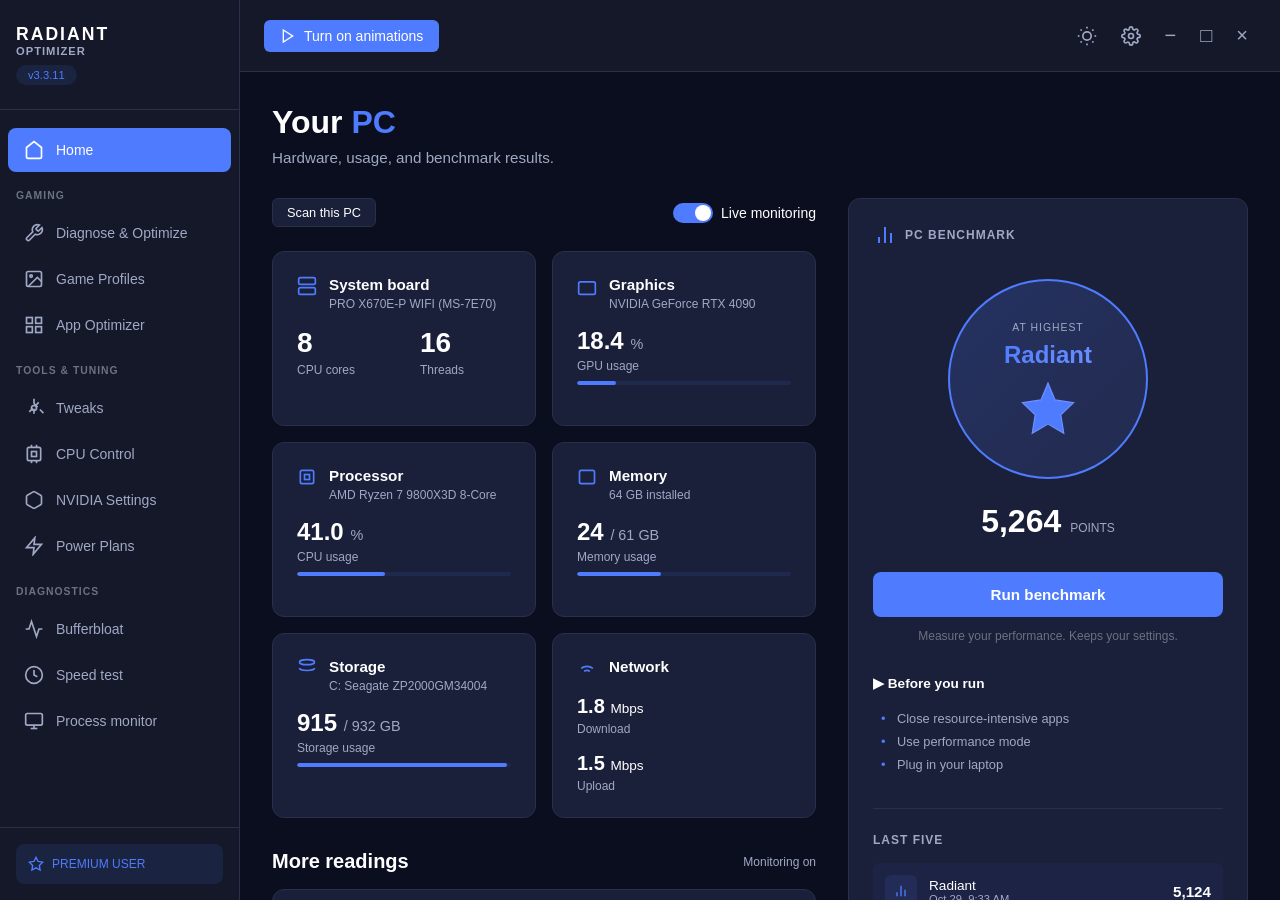
==== index.html @ 83272f7c "version 1.0" ====
<!DOCTYPE html>
<html lang="en">
<head>
    <meta charset="UTF-8">
    <meta name="viewport" content="width=device-width, initial-scale=1.0">
    <title>Radiant Optimizer - PC Performance & Tweaks</title>
    <link rel="stylesheet" href="styles.css">
</head>
<body>
    <div class="app-container">
        <!-- Sidebar Navigation -->
        <aside class="sidebar">
            <div class="logo">
                <h1>RADIANT<span>OPTIMIZER</span></h1>
                <div class="version">v3.3.11</div>
            </div>

            <nav class="nav-menu">
                <div class="nav-section">
                    <div class="nav-item active" data-page="home">
                        <svg width="20" height="20" viewBox="0 0 24 24" fill="none" stroke="currentColor" stroke-width="2">
                            <path d="M3 9l9-7 9 7v11a2 2 0 0 1-2 2H5a2 2 0 0 1-2-2z"></path>
                        </svg>
                        <span>Home</span>
                    </div>
                </div>

                <div class="nav-section-title">GAMING</div>
                <div class="nav-item" data-page="optimize">
                    <svg width="20" height="20" viewBox="0 0 24 24" fill="none" stroke="currentColor" stroke-width="2">
                        <path d="M14.7 6.3a1 1 0 0 0 0 1.4l1.6 1.6a1 1 0 0 0 1.4 0l3.77-3.77a6 6 0 0 1-7.94 7.94l-6.91 6.91a2.12 2.12 0 0 1-3-3l6.91-6.91a6 6 0 0 1 7.94-7.94l-3.76 3.76z"></path>
                    </svg>
                    <span>Diagnose & Optimize</span>
                </div>
                <div class="nav-item" data-page="profiles">
                    <svg width="20" height="20" viewBox="0 0 24 24" fill="none" stroke="currentColor" stroke-width="2">
                        <rect x="3" y="3" width="18" height="18" rx="2" ry="2"></rect>
                        <circle cx="8.5" cy="8.5" r="1.5"></circle>
                        <polyline points="21 15 16 10 5 21"></polyline>
                    </svg>
                    <span>Game Profiles</span>
                </div>
                <div class="nav-item" data-page="app-optimizer">
                    <svg width="20" height="20" viewBox="0 0 24 24" fill="none" stroke="currentColor" stroke-width="2">
                        <rect x="3" y="3" width="7" height="7"></rect>
                        <rect x="14" y="3" width="7" height="7"></rect>
                        <rect x="14" y="14" width="7" height="7"></rect>
                        <rect x="3" y="14" width="7" height="7"></rect>
                    </svg>
                    <span>App Optimizer</span>
                </div>

                <div class="nav-section-title">TOOLS & TUNING</div>
                <div class="nav-item" data-page="tweaks">
                    <svg width="20" height="20" viewBox="0 0 24 24" fill="none" stroke="currentColor" stroke-width="2">
                        <circle cx="12" cy="12" r="3"></circle>
                        <path d="M12 1v6m0 6v6m5.657-13.657l-4.243 4.243m-2.828 2.828l-4.243 4.243m16.97 1.414l-4.242-4.243m-2.829-2.828l-4.242-4.243"></path>
                    </svg>
                    <span>Tweaks</span>
                </div>
                <div class="nav-item" data-page="cpu-control">
                    <svg width="20" height="20" viewBox="0 0 24 24" fill="none" stroke="currentColor" stroke-width="2">
                        <rect x="4" y="4" width="16" height="16" rx="2" ry="2"></rect>
                        <rect x="9" y="9" width="6" height="6"></rect>
                        <line x1="9" y1="1" x2="9" y2="4"></line>
                        <line x1="15" y1="1" x2="15" y2="4"></line>
                        <line x1="9" y1="20" x2="9" y2="23"></line>
                        <line x1="15" y1="20" x2="15" y2="23"></line>
                    </svg>
                    <span>CPU Control</span>
                </div>
                <div class="nav-item" data-page="nvidia-settings">
                    <svg width="20" height="20" viewBox="0 0 24 24" fill="none" stroke="currentColor" stroke-width="2">
                        <path d="M21 16V8a2 2 0 0 0-1-1.73l-7-4a2 2 0 0 0-2 0l-7 4A2 2 0 0 0 3 8v8a2 2 0 0 0 1 1.73l7 4a2 2 0 0 0 2 0l7-4A2 2 0 0 0 21 16z"></path>
                    </svg>
                    <span>NVIDIA Settings</span>
                </div>
                <div class="nav-item" data-page="power-plans">
                    <svg width="20" height="20" viewBox="0 0 24 24" fill="none" stroke="currentColor" stroke-width="2">
                        <polygon points="13 2 3 14 12 14 11 22 21 10 12 10 13 2"></polygon>
                    </svg>
                    <span>Power Plans</span>
                </div>

                <div class="nav-section-title">DIAGNOSTICS</div>
                <div class="nav-item" data-page="bufferboat">
                    <svg width="20" height="20" viewBox="0 0 24 24" fill="none" stroke="currentColor" stroke-width="2">
                        <polyline points="22 12 18 12 15 21 9 3 6 12 2 12"></polyline>
                    </svg>
                    <span>Bufferbloat</span>
                </div>
                <div class="nav-item" data-page="speed-test">
                    <svg width="20" height="20" viewBox="0 0 24 24" fill="none" stroke="currentColor" stroke-width="2">
                        <circle cx="12" cy="12" r="10"></circle>
                        <polyline points="12 6 12 12 16 14"></polyline>
                    </svg>
                    <span>Speed test</span>
                </div>
                <div class="nav-item" data-page="process-monitor">
                    <svg width="20" height="20" viewBox="0 0 24 24" fill="none" stroke="currentColor" stroke-width="2">
                        <rect x="2" y="3" width="20" height="14" rx="2" ry="2"></rect>
                        <line x1="8" y1="21" x2="16" y2="21"></line>
                        <line x1="12" y1="17" x2="12" y2="21"></line>
                    </svg>
                    <span>Process monitor</span>
                </div>
            </nav>

            <div class="sidebar-footer">
                <div class="premium-badge">
                    <svg width="16" height="16" viewBox="0 0 24 24" fill="none" stroke="currentColor" stroke-width="2">
                        <polygon points="12 2 15.09 8.26 22 9.27 17 14.14 18.18 21.02 12 17.77 5.82 21.02 7 14.14 2 9.27 8.91 8.26 12 2"></polygon>
                    </svg>
                    <span>PREMIUM USER</span>
                </div>
            </div>
        </aside>

        <!-- Main Content -->
        <main class="main-content">
            <header class="top-bar">
                <div class="top-bar-left">
                    <button class="btn-primary btn-with-icon">
                        <svg width="16" height="16" viewBox="0 0 24 24" fill="none" stroke="currentColor" stroke-width="2">
                            <polygon points="5 3 19 12 5 21 5 3"></polygon>
                        </svg>
                        <span>Turn on animations</span>
                    </button>
                </div>
                <div class="top-bar-right">
                    <button class="icon-btn" title="Theme">
                        <svg width="20" height="20" viewBox="0 0 24 24" fill="none" stroke="currentColor" stroke-width="2">
                            <circle cx="12" cy="12" r="5"></circle>
                            <line x1="12" y1="1" x2="12" y2="3"></line>
                            <line x1="12" y1="21" x2="12" y2="23"></line>
                            <line x1="4.22" y1="4.22" x2="5.64" y2="5.64"></line>
                            <line x1="18.36" y1="18.36" x2="19.78" y2="19.78"></line>
                            <line x1="1" y1="12" x2="3" y2="12"></line>
                            <line x1="21" y1="12" x2="23" y2="12"></line>
                            <line x1="4.22" y1="19.78" x2="5.64" y2="18.36"></line>
                            <line x1="18.36" y1="5.64" x2="19.78" y2="4.22"></line>
                        </svg>
                    </button>
                    <button class="icon-btn" title="Settings">
                        <svg width="20" height="20" viewBox="0 0 24 24" fill="none" stroke="currentColor" stroke-width="2">
                            <circle cx="12" cy="12" r="3"></circle>
                            <path d="M19.4 15a1.65 1.65 0 0 0 .33 1.82l.06.06a2 2 0 0 1 0 2.83 2 2 0 0 1-2.83 0l-.06-.06a1.65 1.65 0 0 0-1.82-.33 1.65 1.65 0 0 0-1 1.51V21a2 2 0 0 1-2 2 2 2 0 0 1-2-2v-.09A1.65 1.65 0 0 0 9 19.4a1.65 1.65 0 0 0-1.82.33l-.06.06a2 2 0 0 1-2.83 0 2 2 0 0 1 0-2.83l.06-.06a1.65 1.65 0 0 0 .33-1.82 1.65 1.65 0 0 0-1.51-1H3a2 2 0 0 1-2-2 2 2 0 0 1 2-2h.09A1.65 1.65 0 0 0 4.6 9a1.65 1.65 0 0 0-.33-1.82l-.06-.06a2 2 0 0 1 0-2.83 2 2 0 0 1 2.83 0l.06.06a1.65 1.65 0 0 0 1.82.33H9a1.65 1.65 0 0 0 1-1.51V3a2 2 0 0 1 2-2 2 2 0 0 1 2 2v.09a1.65 1.65 0 0 0 1 1.51 1.65 1.65 0 0 0 1.82-.33l.06-.06a2 2 0 0 1 2.83 0 2 2 0 0 1 0 2.83l-.06.06a1.65 1.65 0 0 0-.33 1.82V9a1.65 1.65 0 0 0 1.51 1H21a2 2 0 0 1 2 2 2 2 0 0 1-2 2h-.09a1.65 1.65 0 0 0-1.51 1z"></path>
                        </svg>
                    </button>
                    <button class="icon-btn window-btn">−</button>
                    <button class="icon-btn window-btn">□</button>
                    <button class="icon-btn window-btn">×</button>
                </div>
            </header>

            <div class="content-wrapper" id="content">
                <!-- Content will be loaded here dynamically -->
            </div>
        </main>
    </div>

    <script src="script.js"></script>
</body>
</html>
---- styles.css ----
* {
    margin: 0;
    padding: 0;
    box-sizing: border-box;
}

:root {
    --primary-bg: #0a0e1f;
    --secondary-bg: #141829;
    --card-bg: #1a1f3a;
    --accent-blue: #4F7CFF;
    --accent-light: #6B8FFF;
    --text-primary: #ffffff;
    --text-secondary: #a0a8c5;
    --text-muted: #6b7280;
    --border-color: #2a2f4a;
    --success: #10b981;
    --warning: #f59e0b;
}

body {
    font-family: -apple-system, BlinkMacSystemFont, 'Segoe UI', Roboto, 'Helvetica Neue', Arial, sans-serif;
    background: var(--primary-bg);
    color: var(--text-primary);
    overflow: hidden;
}

.app-container {
    display: flex;
    height: 100vh;
    width: 100vw;
}

/* Sidebar */
.sidebar {
    width: 240px;
    background: var(--secondary-bg);
    border-right: 1px solid var(--border-color);
    display: flex;
    flex-direction: column;
    overflow-y: auto;
    scrollbar-width: thin;
    scrollbar-color: var(--accent-blue) transparent;
}

.sidebar::-webkit-scrollbar {
    width: 6px;
}

.sidebar::-webkit-scrollbar-thumb {
    background: var(--accent-blue);
    border-radius: 3px;
}

.logo {
    padding: 1.5rem 1rem;
    border-bottom: 1px solid var(--border-color);
}

.logo h1 {
    font-size: 1.1rem;
    font-weight: 600;
    letter-spacing: 2px;
    color: var(--text-primary);
}

.logo span {
    display: block;
    font-size: 0.7rem;
    color: var(--text-secondary);
    letter-spacing: 1px;
}

.version {
    margin-top: 0.5rem;
    padding: 0.25rem 0.75rem;
    background: rgba(79, 124, 255, 0.1);
    color: var(--accent-blue);
    font-size: 0.7rem;
    border-radius: 12px;
    display: inline-block;
}

.nav-menu {
    flex: 1;
    padding: 1rem 0;
}

.nav-section-title {
    font-size: 0.65rem;
    color: var(--text-muted);
    padding: 1rem 1rem 0.5rem;
    letter-spacing: 1px;
    font-weight: 600;
}

.nav-item {
    display: flex;
    align-items: center;
    gap: 0.75rem;
    padding: 0.75rem 1rem;
    margin: 0.125rem 0.5rem;
    border-radius: 8px;
    cursor: pointer;
    transition: all 0.2s;
    color: var(--text-secondary);
    font-size: 0.875rem;
}

.nav-item:hover {
    background: rgba(79, 124, 255, 0.1);
    color: var(--text-primary);
}

.nav-item.active {
    background: var(--accent-blue);
    color: white;
}

.nav-item svg {
    flex-shrink: 0;
}

.sidebar-footer {
    padding: 1rem;
    border-top: 1px solid var(--border-color);
}

.premium-badge {
    display: flex;
    align-items: center;
    gap: 0.5rem;
    padding: 0.75rem;
    background: rgba(79, 124, 255, 0.1);
    border-radius: 8px;
    font-size: 0.75rem;
    color: var(--accent-blue);
}

/* Main Content */
.main-content {
    flex: 1;
    display: flex;
    flex-direction: column;
    overflow: hidden;
}

.top-bar {
    display: flex;
    justify-content: space-between;
    align-items: center;
    padding: 1rem 1.5rem;
    border-bottom: 1px solid var(--border-color);
    background: var(--secondary-bg);
}

.top-bar-left,
.top-bar-right {
    display: flex;
    gap: 0.5rem;
    align-items: center;
}

.btn-primary {
    background: var(--accent-blue);
    color: white;
    border: none;
    padding: 0.5rem 1rem;
    border-radius: 6px;
    font-size: 0.875rem;
    cursor: pointer;
    transition: all 0.2s;
    font-weight: 500;
}

.btn-primary:hover {
    background: var(--accent-light);
}

.btn-with-icon {
    display: flex;
    align-items: center;
    gap: 0.5rem;
}

.icon-btn {
    background: transparent;
    border: none;
    color: var(--text-secondary);
    cursor: pointer;
    padding: 0.5rem;
    border-radius: 6px;
    display: flex;
    align-items: center;
    gap: 0.5rem;
    transition: all 0.2s;
    font-size: 0.875rem;
}

.icon-btn:hover {
    background: rgba(79, 124, 255, 0.1);
    color: var(--text-primary);
}

.window-btn {
    font-size: 1.25rem;
}

.content-wrapper {
    flex: 1;
    overflow-y: auto;
    padding: 2rem;
}

.page-header {
    margin-bottom: 2rem;
}

.page-header h2 {
    font-size: 2rem;
    font-weight: 600;
    margin-bottom: 0.5rem;
}

.highlight {
    color: var(--accent-blue);
}

.subtitle {
    color: var(--text-secondary);
    font-size: 0.95rem;
}

/* Home Page Content */
.content-grid {
    display: grid;
    grid-template-columns: 1fr 400px;
    gap: 2rem;
}

.monitoring-controls {
    display: flex;
    justify-content: space-between;
    align-items: center;
    margin-bottom: 1.5rem;
}

.btn-secondary {
    background: var(--card-bg);
    color: var(--text-primary);
    border: 1px solid var(--border-color);
    padding: 0.5rem 1rem;
    border-radius: 6px;
    font-size: 0.875rem;
    cursor: pointer;
    transition: all 0.2s;
}

.btn-secondary:hover {
    border-color: var(--accent-blue);
    background: rgba(79, 124, 255, 0.05);
}

.btn-sm {
    padding: 0.375rem 0.875rem;
    font-size: 0.8rem;
}

.switch-label {
    display: flex;
    align-items: center;
    gap: 0.5rem;
    cursor: pointer;
    font-size: 0.875rem;
}

.switch-label input {
    display: none;
}

.switch {
    width: 40px;
    height: 20px;
    background: var(--border-color);
    border-radius: 10px;
    position: relative;
    transition: all 0.3s;
}

.switch::after {
    content: '';
    position: absolute;
    width: 16px;
    height: 16px;
    background: white;
    border-radius: 50%;
    top: 2px;
    left: 2px;
    transition: all 0.3s;
}

.switch-label input:checked + .switch {
    background: var(--accent-blue);
}

.switch-label input:checked + .switch::after {
    left: 22px;
}

/* Info Grid */
.info-grid {
    display: grid;
    grid-template-columns: repeat(2, 1fr);
    gap: 1rem;
    margin-bottom: 2rem;
}

.info-card {
    background: var(--card-bg);
    border: 1px solid var(--border-color);
    border-radius: 12px;
    padding: 1.5rem;
    transition: all 0.3s;
}

.info-card:hover {
    border-color: var(--accent-blue);
    box-shadow: 0 4px 20px rgba(79, 124, 255, 0.1);
}

.card-header {
    display: flex;
    gap: 0.75rem;
    margin-bottom: 1rem;
}

.card-header svg {
    flex-shrink: 0;
    color: var(--accent-blue);
}

.card-header h3 {
    font-size: 0.95rem;
    font-weight: 600;
    margin-bottom: 0.25rem;
}

.card-subtitle {
    font-size: 0.75rem;
    color: var(--text-secondary);
}

.card-stats {
    display: flex;
    gap: 2rem;
    margin-bottom: 1rem;
}

.stat-item {
    flex: 1;
}

.stat-value {
    font-size: 1.75rem;
    font-weight: 600;
    color: var(--text-primary);
}

.stat-label {
    font-size: 0.75rem;
    color: var(--text-secondary);
    margin-top: 0.25rem;
}

.usage-stat {
    margin-bottom: 1rem;
}

.usage-value {
    font-size: 1.5rem;
    font-weight: 600;
}

.usage-unit {
    font-size: 0.9rem;
    font-weight: 400;
    color: var(--text-secondary);
}

.usage-label {
    font-size: 0.75rem;
    color: var(--text-secondary);
    margin-top: 0.25rem;
    margin-bottom: 0.5rem;
}

.progress-bar {
    height: 4px;
    background: rgba(79, 124, 255, 0.1);
    border-radius: 2px;
    overflow: hidden;
}

.progress-fill {
    height: 100%;
    background: var(--accent-blue);
    border-radius: 2px;
    transition: width 0.3s;
}

.card-image {
    margin-top: 1rem;
    opacity: 0.8;
}

.card-image svg {
    width: 100%;
    height: auto;
}

.network-stats {
    display: flex;
    flex-direction: column;
    gap: 1rem;
}

.network-value {
    font-size: 1.25rem;
    font-weight: 600;
}

.network-unit {
    font-size: 0.85rem;
    font-weight: 400;
}

.network-label {
    font-size: 0.75rem;
    color: var(--text-secondary);
    margin-top: 0.25rem;
}

.storage-info {
    margin-top: 0.75rem;
}

.storage-detail {
    font-size: 0.7rem;
    color: var(--text-muted);
}

/* Chart Section */
.chart-section {
    margin-top: 2rem;
}

.chart-header {
    display: flex;
    justify-content: space-between;
    align-items: center;
    margin-bottom: 1rem;
}

.chart-header h3 {
    font-size: 1.25rem;
    font-weight: 600;
}

.monitoring-status {
    font-size: 0.75rem;
    color: var(--text-secondary);
}

.chart-card {
    background: var(--card-bg);
    border: 1px solid var(--border-color);
    border-radius: 12px;
    padding: 1.5rem;
    margin-bottom: 1.5rem;
}

.chart-title {
    display: flex;
    justify-content: space-between;
    align-items: center;
    margin-bottom: 0.5rem;
    font-size: 0.9rem;
    font-weight: 500;
}

.chart-legends {
    display: flex;
    gap: 1rem;
}

.legend-item {
    display: flex;
    align-items: center;
    gap: 0.5rem;
    font-size: 0.75rem;
    color: var(--text-secondary);
}

.legend-color {
    width: 12px;
    height: 12px;
    border-radius: 2px;
}

.chart-subtitle {
    font-size: 0.7rem;
    color: var(--text-muted);
    margin-bottom: 1rem;
}

.chart-container {
    height: 200px;
    position: relative;
}

.chart-timeline {
    display: flex;
    justify-content: space-between;
    margin-top: 1rem;
    font-size: 0.7rem;
    color: var(--text-muted);
}

/* System Readings */
.system-readings {
    background: var(--card-bg);
    border: 1px solid var(--border-color);
    border-radius: 12px;
    padding: 1.5rem;
}

.system-readings h4 {
    font-size: 1rem;
    font-weight: 600;
    margin-bottom: 0.5rem;
}

.readings-subtitle {
    font-size: 0.75rem;
    color: var(--text-secondary);
    margin-bottom: 1.5rem;
}

.readings-grid {
    display: grid;
    grid-template-columns: repeat(2, 1fr);
    gap: 1rem;
}

.reading-item {
    display: flex;
    justify-content: space-between;
    padding: 0.75rem;
    background: rgba(79, 124, 255, 0.05);
    border-radius: 6px;
}

.reading-label {
    font-size: 0.8rem;
    color: var(--text-secondary);
}

.reading-value {
    font-size: 0.8rem;
    font-weight: 500;
    color: var(--text-primary);
}

/* Benchmark Card */
.benchmark-col {
    position: sticky;
    top: 0;
    height: fit-content;
}

.benchmark-card {
    background: var(--card-bg);
    border: 1px solid var(--border-color);
    border-radius: 12px;
    padding: 1.5rem;
}

.benchmark-header {
    display: flex;
    justify-content: space-between;
    align-items: center;
    margin-bottom: 2rem;
}

.benchmark-title {
    display: flex;
    align-items: center;
    gap: 0.5rem;
    font-size: 0.75rem;
    font-weight: 600;
    letter-spacing: 1px;
    color: var(--text-secondary);
}

.benchmark-title svg {
    color: var(--accent-blue);
}

.benchmark-menu {
    background: transparent;
    border: none;
    color: var(--text-secondary);
    cursor: pointer;
    font-size: 1.5rem;
    padding: 0.25rem 0.5rem;
}

.benchmark-score {
    text-align: center;
    margin-bottom: 2rem;
}

.score-badge {
    position: relative;
    width: 200px;
    height: 200px;
    margin: 0 auto 1.5rem;
    background: linear-gradient(135deg, rgba(79, 124, 255, 0.2), rgba(107, 143, 255, 0.1));
    border: 2px solid var(--accent-blue);
    border-radius: 50%;
    display: flex;
    flex-direction: column;
    align-items: center;
    justify-content: center;
    gap: 0.5rem;
}

.badge-text {
    font-size: 0.65rem;
    letter-spacing: 1px;
    color: var(--text-secondary);
}

.brand-logo {
    font-size: 1.5rem;
    font-weight: 700;
    background: linear-gradient(135deg, var(--accent-blue), var(--accent-light));
    -webkit-background-clip: text;
    -webkit-text-fill-color: transparent;
}

.star-icon {
    width: 60px;
    height: 60px;
}

.score-value {
    font-size: 2rem;
    font-weight: 700;
    color: var(--text-primary);
}

.score-unit {
    font-size: 0.75rem;
    font-weight: 400;
    color: var(--text-secondary);
}

.btn-benchmark {
    width: 100%;
    background: var(--accent-blue);
    color: white;
    border: none;
    padding: 0.875rem;
    border-radius: 8px;
    font-size: 0.95rem;
    font-weight: 600;
    cursor: pointer;
    display: flex;
    align-items: center;
    justify-content: center;
    gap: 0.5rem;
    transition: all 0.2s;
    margin-bottom: 0.75rem;
}

.btn-benchmark:hover {
    background: var(--accent-light);
    transform: translateY(-2px);
    box-shadow: 0 4px 12px rgba(79, 124, 255, 0.3);
}

.benchmark-note {
    text-align: center;
    font-size: 0.75rem;
    color: var(--text-muted);
    margin-bottom: 2rem;
}

.benchmark-checklist {
    margin-bottom: 2rem;
}

.benchmark-checklist h4 {
    font-size: 0.85rem;
    font-weight: 600;
    margin-bottom: 1rem;
    color: var(--text-primary);
}

.benchmark-checklist ul {
    list-style: none;
    font-size: 0.8rem;
    color: var(--text-secondary);
    line-height: 1.8;
}

.benchmark-checklist li {
    padding-left: 1.5rem;
    position: relative;
}

.benchmark-checklist li::before {
    content: '•';
    position: absolute;
    left: 0.5rem;
    color: var(--accent-blue);
}

.benchmark-history {
    border-top: 1px solid var(--border-color);
    padding-top: 1.5rem;
}

.benchmark-history h4 {
    font-size: 0.75rem;
    font-weight: 600;
    letter-spacing: 1px;
    color: var(--text-secondary);
    margin-bottom: 1rem;
}

.history-list {
    display: flex;
    flex-direction: column;
    gap: 0.75rem;
    margin-bottom: 1.5rem;
}

.history-item {
    display: flex;
    align-items: center;
    gap: 0.75rem;
    padding: 0.75rem;
    background: rgba(79, 124, 255, 0.05);
    border-radius: 6px;
}

.history-icon {
    width: 32px;
    height: 32px;
    background: rgba(79, 124, 255, 0.1);
    border-radius: 6px;
    display: flex;
    align-items: center;
    justify-content: center;
    color: var(--accent-blue);
}

.history-info {
    flex: 1;
    display: flex;
    flex-direction: column;
}

.history-name {
    font-size: 0.85rem;
    font-weight: 500;
}

.history-date {
    font-size: 0.7rem;
    color: var(--text-secondary);
}

.history-score {
    font-size: 0.95rem;
    font-weight: 600;
    color: var(--text-primary);
}

.benchmark-footer {
    background: rgba(79, 124, 255, 0.05);
    border: 1px solid rgba(79, 124, 255, 0.2);
    border-radius: 8px;
    padding: 1rem;
    text-align: center;
}

.footer-status {
    display: block;
    font-size: 0.7rem;
    color: var(--text-secondary);
    margin-bottom: 0.5rem;
}

.footer-score {
    display: block;
    font-size: 0.9rem;
    font-weight: 600;
    margin-bottom: 0.75rem;
}

.btn-view-results {
    background: transparent;
    border: 1px solid var(--accent-blue);
    color: var(--accent-blue);
    padding: 0.5rem 1rem;
    border-radius: 6px;
    font-size: 0.8rem;
    cursor: pointer;
    transition: all 0.2s;
}

.btn-view-results:hover {
    background: var(--accent-blue);
    color: white;
}

/* Responsive */
@media (max-width: 1200px) {
    .content-grid {
        grid-template-columns: 1fr;
    }

    .benchmark-col {
        position: static;
    }
}

@media (max-width: 768px) {
    .sidebar {
        width: 60px;
    }

    .logo span,
    .version,
    .nav-item span,
    .nav-section-title,
    .premium-badge span {
        display: none;
    }

    .info-grid {
        grid-template-columns: 1fr;
    }

    .readings-grid {
        grid-template-columns: 1fr;
    }
}
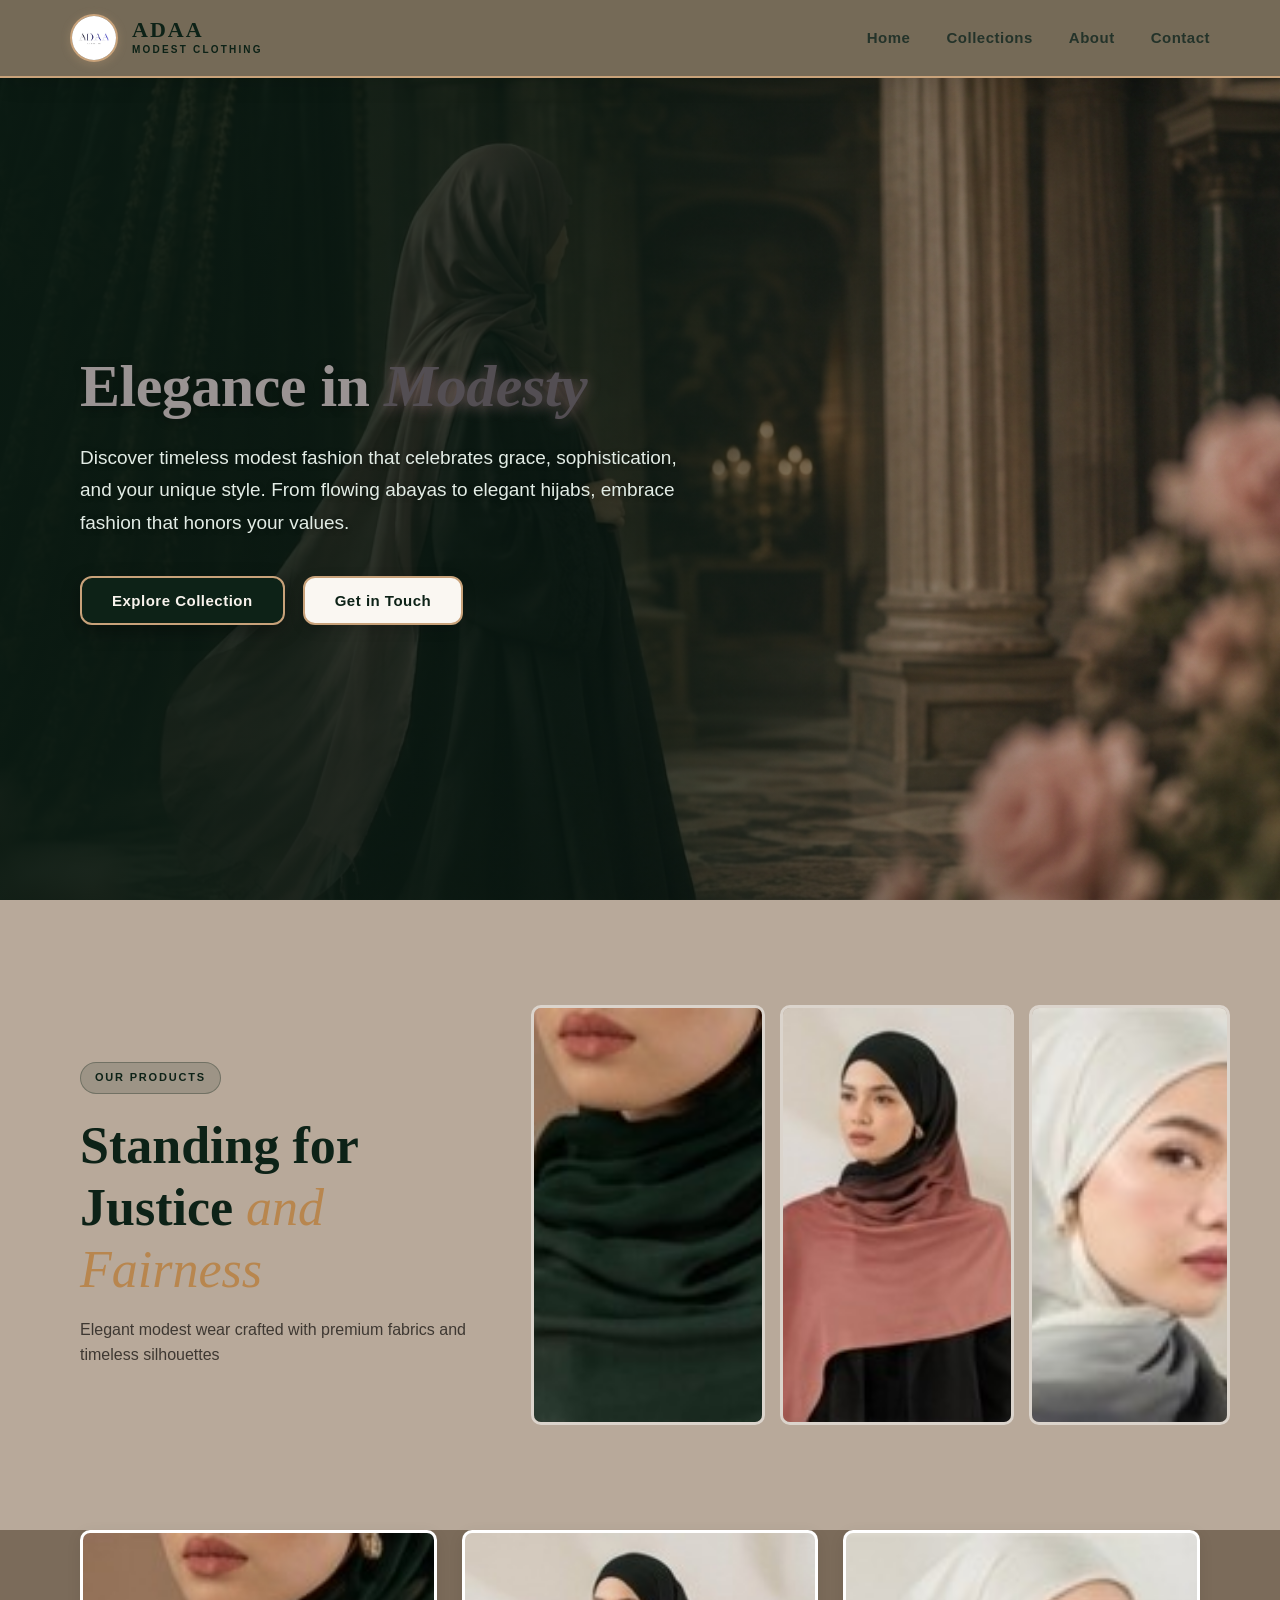
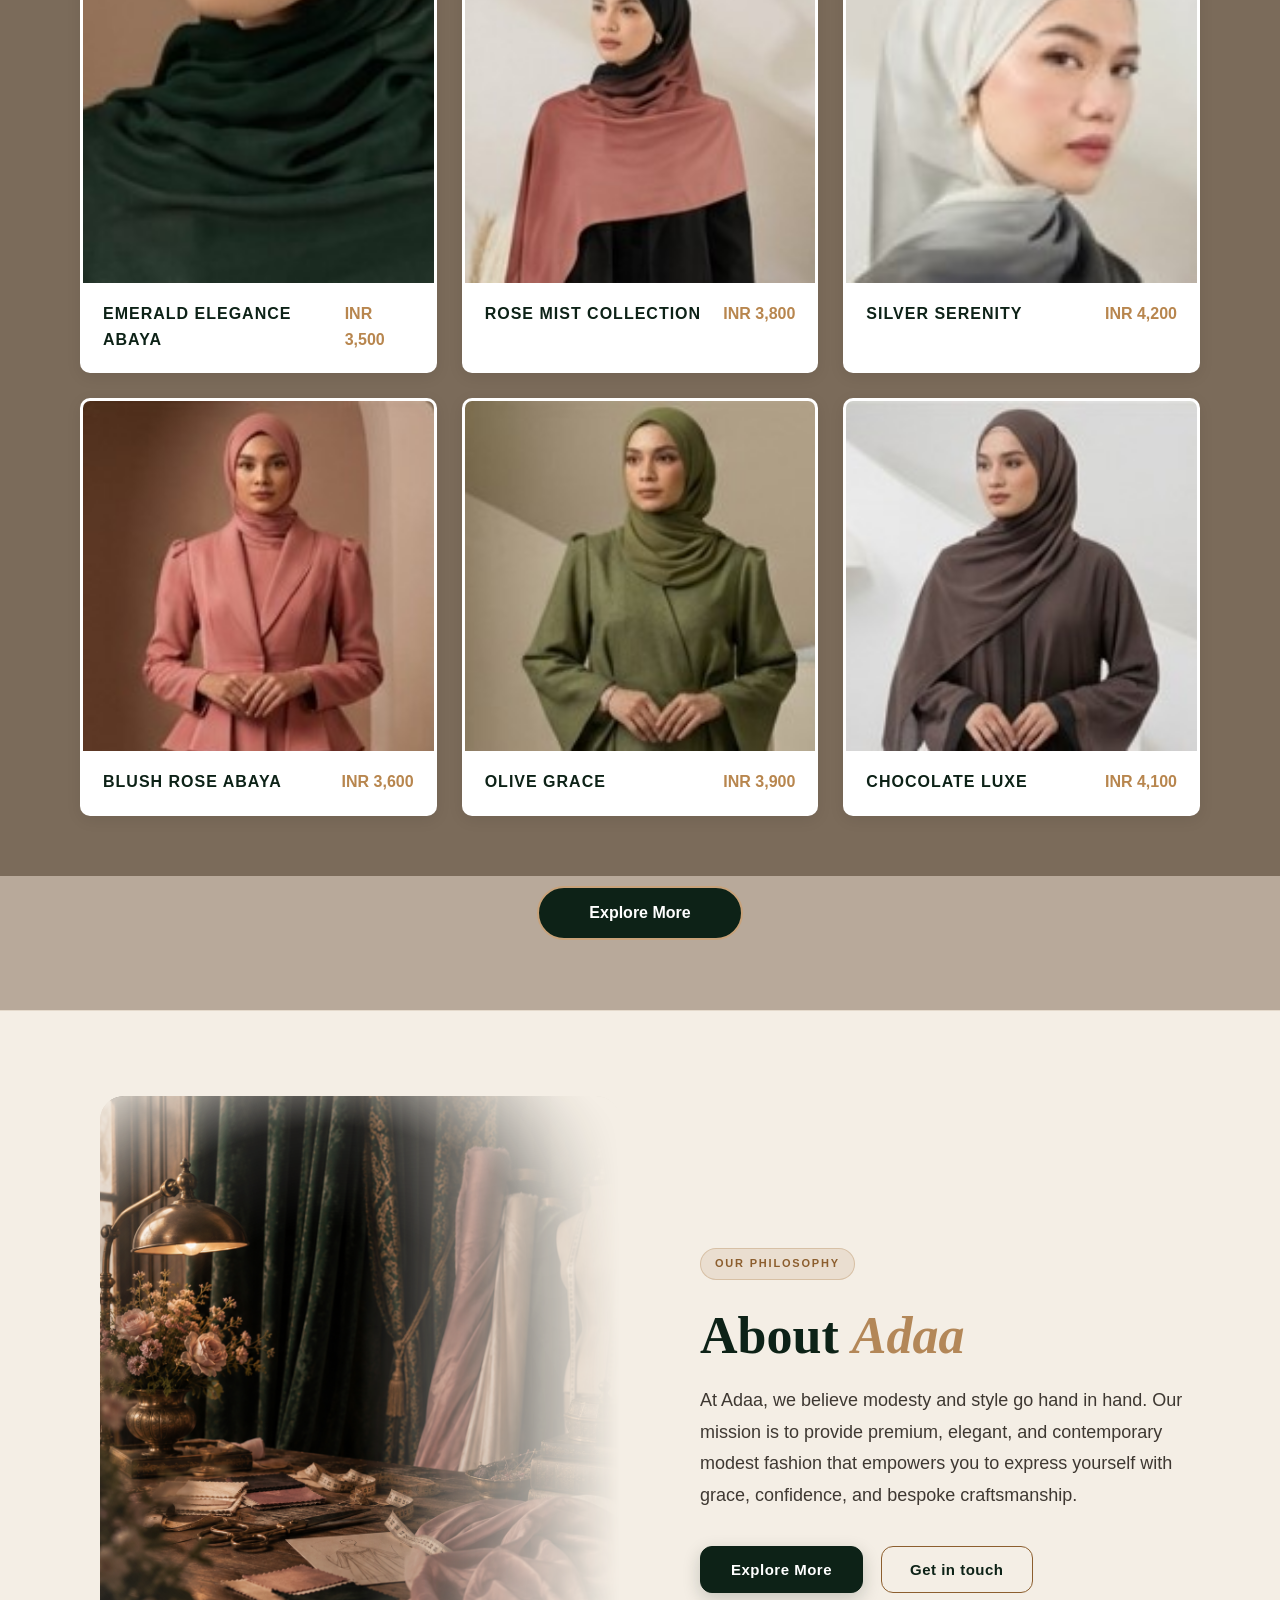
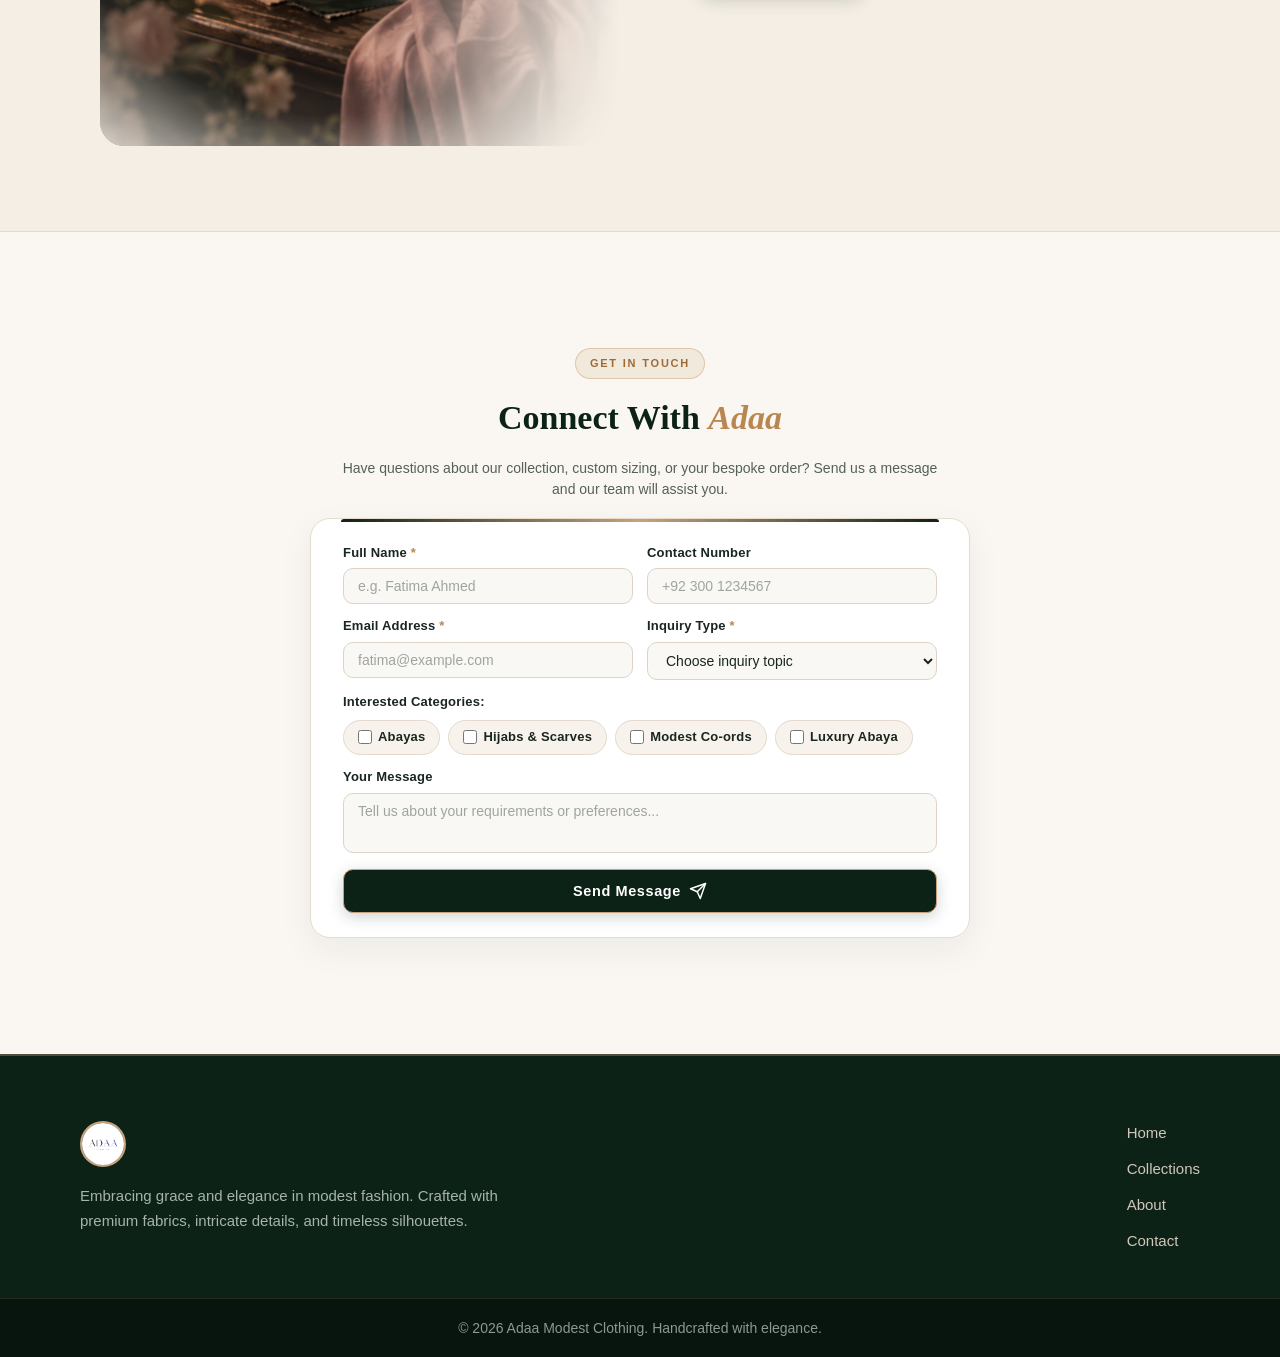
==== commit 1ce73ed1: "version2.0" ====
--- a/index.html
+++ b/index.html
@@ -3,162 +3,221 @@
 <head>
     <meta charset="UTF-8">
     <meta name="viewport" content="width=device-width, initial-scale=1.0">
-    <title>Radiant Optimizer - PC Performance & Tweaks</title>
-    <link rel="stylesheet" href="styles.css">
+    <title>Adaa | Modest Clothing</title>
+    <link rel="stylesheet" href="style.css">
+    <link rel="preconnect" href="https://fonts.googleapis.com">
+    <link rel="preconnect" href="https://fonts.gstatic.com" crossorigin>
+    <link href="https://fonts.googleapis.com/css2?family=Playfair+Display:ital,wght@0,600;0,700;1,600&family=Plus+Jakarta+Sans:wght@400;500;600;700&display=swap" rel="stylesheet">
 </head>
 <body>
-    <div class="app-container">
-        <!-- Sidebar Navigation -->
-        <aside class="sidebar">
-            <div class="logo">
-                <h1>RADIANT<span>OPTIMIZER</span></h1>
-                <div class="version">v3.3.11</div>
-            </div>
-
-            <nav class="nav-menu">
-                <div class="nav-section">
-                    <div class="nav-item active" data-page="home">
-                        <svg width="20" height="20" viewBox="0 0 24 24" fill="none" stroke="currentColor" stroke-width="2">
-                            <path d="M3 9l9-7 9 7v11a2 2 0 0 1-2 2H5a2 2 0 0 1-2-2z"></path>
-                        </svg>
-                        <span>Home</span>
-                    </div>
-                </div>
-
-                <div class="nav-section-title">GAMING</div>
-                <div class="nav-item" data-page="optimize">
-                    <svg width="20" height="20" viewBox="0 0 24 24" fill="none" stroke="currentColor" stroke-width="2">
-                        <path d="M14.7 6.3a1 1 0 0 0 0 1.4l1.6 1.6a1 1 0 0 0 1.4 0l3.77-3.77a6 6 0 0 1-7.94 7.94l-6.91 6.91a2.12 2.12 0 0 1-3-3l6.91-6.91a6 6 0 0 1 7.94-7.94l-3.76 3.76z"></path>
-                    </svg>
-                    <span>Diagnose & Optimize</span>
-                </div>
-                <div class="nav-item" data-page="profiles">
-                    <svg width="20" height="20" viewBox="0 0 24 24" fill="none" stroke="currentColor" stroke-width="2">
-                        <rect x="3" y="3" width="18" height="18" rx="2" ry="2"></rect>
-                        <circle cx="8.5" cy="8.5" r="1.5"></circle>
-                        <polyline points="21 15 16 10 5 21"></polyline>
-                    </svg>
-                    <span>Game Profiles</span>
-                </div>
-                <div class="nav-item" data-page="app-optimizer">
-                    <svg width="20" height="20" viewBox="0 0 24 24" fill="none" stroke="currentColor" stroke-width="2">
-                        <rect x="3" y="3" width="7" height="7"></rect>
-                        <rect x="14" y="3" width="7" height="7"></rect>
-                        <rect x="14" y="14" width="7" height="7"></rect>
-                        <rect x="3" y="14" width="7" height="7"></rect>
-                    </svg>
-                    <span>App Optimizer</span>
-                </div>
-
-                <div class="nav-section-title">TOOLS & TUNING</div>
-                <div class="nav-item" data-page="tweaks">
-                    <svg width="20" height="20" viewBox="0 0 24 24" fill="none" stroke="currentColor" stroke-width="2">
-                        <circle cx="12" cy="12" r="3"></circle>
-                        <path d="M12 1v6m0 6v6m5.657-13.657l-4.243 4.243m-2.828 2.828l-4.243 4.243m16.97 1.414l-4.242-4.243m-2.829-2.828l-4.242-4.243"></path>
-                    </svg>
-                    <span>Tweaks</span>
-                </div>
-                <div class="nav-item" data-page="cpu-control">
-                    <svg width="20" height="20" viewBox="0 0 24 24" fill="none" stroke="currentColor" stroke-width="2">
-                        <rect x="4" y="4" width="16" height="16" rx="2" ry="2"></rect>
-                        <rect x="9" y="9" width="6" height="6"></rect>
-                        <line x1="9" y1="1" x2="9" y2="4"></line>
-                        <line x1="15" y1="1" x2="15" y2="4"></line>
-                        <line x1="9" y1="20" x2="9" y2="23"></line>
-                        <line x1="15" y1="20" x2="15" y2="23"></line>
-                    </svg>
-                    <span>CPU Control</span>
-                </div>
-                <div class="nav-item" data-page="nvidia-settings">
-                    <svg width="20" height="20" viewBox="0 0 24 24" fill="none" stroke="currentColor" stroke-width="2">
-                        <path d="M21 16V8a2 2 0 0 0-1-1.73l-7-4a2 2 0 0 0-2 0l-7 4A2 2 0 0 0 3 8v8a2 2 0 0 0 1 1.73l7 4a2 2 0 0 0 2 0l7-4A2 2 0 0 0 21 16z"></path>
-                    </svg>
-                    <span>NVIDIA Settings</span>
-                </div>
-                <div class="nav-item" data-page="power-plans">
-                    <svg width="20" height="20" viewBox="0 0 24 24" fill="none" stroke="currentColor" stroke-width="2">
-                        <polygon points="13 2 3 14 12 14 11 22 21 10 12 10 13 2"></polygon>
-                    </svg>
-                    <span>Power Plans</span>
-                </div>
-
-                <div class="nav-section-title">DIAGNOSTICS</div>
-                <div class="nav-item" data-page="bufferboat">
-                    <svg width="20" height="20" viewBox="0 0 24 24" fill="none" stroke="currentColor" stroke-width="2">
-                        <polyline points="22 12 18 12 15 21 9 3 6 12 2 12"></polyline>
-                    </svg>
-                    <span>Bufferbloat</span>
-                </div>
-                <div class="nav-item" data-page="speed-test">
-                    <svg width="20" height="20" viewBox="0 0 24 24" fill="none" stroke="currentColor" stroke-width="2">
-                        <circle cx="12" cy="12" r="10"></circle>
-                        <polyline points="12 6 12 12 16 14"></polyline>
-                    </svg>
-                    <span>Speed test</span>
-                </div>
-                <div class="nav-item" data-page="process-monitor">
-                    <svg width="20" height="20" viewBox="0 0 24 24" fill="none" stroke="currentColor" stroke-width="2">
-                        <rect x="2" y="3" width="20" height="14" rx="2" ry="2"></rect>
-                        <line x1="8" y1="21" x2="16" y2="21"></line>
-                        <line x1="12" y1="17" x2="12" y2="21"></line>
-                    </svg>
-                    <span>Process monitor</span>
-                </div>
-            </nav>
-
-            <div class="sidebar-footer">
-                <div class="premium-badge">
-                    <svg width="16" height="16" viewBox="0 0 24 24" fill="none" stroke="currentColor" stroke-width="2">
-                        <polygon points="12 2 15.09 8.26 22 9.27 17 14.14 18.18 21.02 12 17.77 5.82 21.02 7 14.14 2 9.27 8.91 8.26 12 2"></polygon>
-                    </svg>
-                    <span>PREMIUM USER</span>
-                </div>
-            </div>
-        </aside>
-
-        <!-- Main Content -->
-        <main class="main-content">
-            <header class="top-bar">
-                <div class="top-bar-left">
-                    <button class="btn-primary btn-with-icon">
-                        <svg width="16" height="16" viewBox="0 0 24 24" fill="none" stroke="currentColor" stroke-width="2">
-                            <polygon points="5 3 19 12 5 21 5 3"></polygon>
-                        </svg>
-                        <span>Turn on animations</span>
-                    </button>
-                </div>
-                <div class="top-bar-right">
-                    <button class="icon-btn" title="Theme">
-                        <svg width="20" height="20" viewBox="0 0 24 24" fill="none" stroke="currentColor" stroke-width="2">
-                            <circle cx="12" cy="12" r="5"></circle>
-                            <line x1="12" y1="1" x2="12" y2="3"></line>
-                            <line x1="12" y1="21" x2="12" y2="23"></line>
-                            <line x1="4.22" y1="4.22" x2="5.64" y2="5.64"></line>
-                            <line x1="18.36" y1="18.36" x2="19.78" y2="19.78"></line>
-                            <line x1="1" y1="12" x2="3" y2="12"></line>
-                            <line x1="21" y1="12" x2="23" y2="12"></line>
-                            <line x1="4.22" y1="19.78" x2="5.64" y2="18.36"></line>
-                            <line x1="18.36" y1="5.64" x2="19.78" y2="4.22"></line>
-                        </svg>
-                    </button>
-                    <button class="icon-btn" title="Settings">
-                        <svg width="20" height="20" viewBox="0 0 24 24" fill="none" stroke="currentColor" stroke-width="2">
-                            <circle cx="12" cy="12" r="3"></circle>
-                            <path d="M19.4 15a1.65 1.65 0 0 0 .33 1.82l.06.06a2 2 0 0 1 0 2.83 2 2 0 0 1-2.83 0l-.06-.06a1.65 1.65 0 0 0-1.82-.33 1.65 1.65 0 0 0-1 1.51V21a2 2 0 0 1-2 2 2 2 0 0 1-2-2v-.09A1.65 1.65 0 0 0 9 19.4a1.65 1.65 0 0 0-1.82.33l-.06.06a2 2 0 0 1-2.83 0 2 2 0 0 1 0-2.83l.06-.06a1.65 1.65 0 0 0 .33-1.82 1.65 1.65 0 0 0-1.51-1H3a2 2 0 0 1-2-2 2 2 0 0 1 2-2h.09A1.65 1.65 0 0 0 4.6 9a1.65 1.65 0 0 0-.33-1.82l-.06-.06a2 2 0 0 1 0-2.83 2 2 0 0 1 2.83 0l.06.06a1.65 1.65 0 0 0 1.82.33H9a1.65 1.65 0 0 0 1-1.51V3a2 2 0 0 1 2-2 2 2 0 0 1 2 2v.09a1.65 1.65 0 0 0 1 1.51 1.65 1.65 0 0 0 1.82-.33l.06-.06a2 2 0 0 1 2.83 0 2 2 0 0 1 0 2.83l-.06.06a1.65 1.65 0 0 0-.33 1.82V9a1.65 1.65 0 0 0 1.51 1H21a2 2 0 0 1 2 2 2 2 0 0 1-2 2h-.09a1.65 1.65 0 0 0-1.51 1z"></path>
-                        </svg>
-                    </button>
-                    <button class="icon-btn window-btn">−</button>
-                    <button class="icon-btn window-btn">□</button>
-                    <button class="icon-btn window-btn">×</button>
-                </div>
-            </header>
-
-            <div class="content-wrapper" id="content">
-                <!-- Content will be loaded here dynamically -->
-            </div>
-        </main>
+    <nav class="nav-bar">
+        <div class="logo">
+            <img src="./logo adaa.png" alt="Adaa Logo" >
+            <div class="logo-text">
+                <span class="brand-name">ADAA</span>
+                <span class="brand-tag">MODEST CLOTHING</span>
+            </div>
+        </div>
+        <div class="nav-links">
+            <a href="#hero">Home</a>
+            <a href="#collections">Collections</a>
+            <a href="#about">About</a>
+            <a href="#contact">Contact</a>
+        </div>
+    </nav>
+
+    <section class="hero" id="hero">
+        <div class="text">
+
+            <h1>Elegance in <span class="highlight">Modesty</span></h1>
+            <p>Discover timeless modest fashion that celebrates grace, sophistication, and your unique style. From flowing abayas to elegant hijabs, embrace fashion that honors your values.</p>
+            <div class="buttons">
+                <button class="btn-dark" onclick="document.getElementById('about').scrollIntoView({behavior: 'smooth'})">Explore Collection</button>
+                <button class="touch-btn" onclick="document.getElementById('contact').scrollIntoView({behavior: 'smooth'})">Get in Touch</button>
+            </div>
+        </div>
+    </section>
+
+    <!-- Collections Section -->
+    <section class="collections-hero" id="collections">
+        <div class="collections-hero-content">
+            <span class="badge">OUR PRODUCTS</span>
+            <h1>Standing for Justice <span class="highlight">and Fairness</span></h1>
+            <p>Elegant modest wear crafted with premium fabrics and timeless silhouettes</p>
+        </div>
+        <div class="collections-hero-images">
+            <img src="img 1.jpg" alt="Collection 1" class="hero-img-1">
+            <img src="img 2.jpg" alt="Collection 2" class="hero-img-2">
+            <img src="img 3.jpg" alt="Collection 3" class="hero-img-3">
+        </div>
+    </section>
+
+    <section class="collections-grid" style="background-color: #7b6b5a; padding-top: 0;">
+        <div class="collection-card">
+            <img src="img 1.jpg" alt="Emerald Elegance Abaya">
+            <div class="card-content">
+                <h3>Emerald Elegance Abaya</h3>
+                <p class="price">INR 3,500</p>
+            </div>
+        </div>
+        <div class="collection-card">
+            <img src="img 2.jpg" alt="Rose Mist Collection">
+            <div class="card-content">
+                <h3>Rose Mist Collection</h3>
+                <p class="price">INR 3,800</p>
+            </div>
+        </div>
+        <div class="collection-card">
+            <img src="img 3.jpg" alt="Silver Serenity">
+            <div class="card-content">
+                <h3>Silver Serenity</h3>
+                <p class="price">INR 4,200</p>
+            </div>
+        </div>
+        <div class="collection-card">
+            <img src="img 4..jpg" alt="Blush Rose Abaya">
+            <div class="card-content">
+                <h3>Blush Rose Abaya</h3>
+                <p class="price">INR 3,600</p>
+            </div>
+        </div>
+        <div class="collection-card">
+            <img src="img 5.jpg" alt="Olive Grace">
+            <div class="card-content">
+                <h3>Olive Grace</h3>
+                <p class="price">INR 3,900</p>
+            </div>
+        </div>
+        <div class="collection-card">
+            <img src="img 6.jpg" alt="Chocolate Luxe">
+            <div class="card-content">
+                <h3>Chocolate Luxe</h3>
+                <p class="price">INR 4,100</p>
+            </div>
+        </div>
+    </section>
+
+    <section class="explore-section">
+        <button class="explore-btn">Explore More</button>
+    </section>
+
+    <!-- about section -->
+    <section class="about" id="about">
+        <div class="about-text">
+            <span class="badge">OUR PHILOSOPHY</span>
+            <h1>About <span class="highlight">Adaa</span></h1>
+            <p>At Adaa, we believe modesty and style go hand in hand. Our mission is to provide premium, elegant, and contemporary modest fashion that empowers you to express yourself with grace, confidence, and bespoke craftsmanship.</p>
+            <div class="about-buttons">
+                <button class="btn-primary" onclick="document.getElementById('hero').scrollIntoView({behavior: 'smooth'})">Explore More</button>
+                <button class="btn-secondary" onclick="document.getElementById('contact').scrollIntoView({behavior: 'smooth'})">Get in touch</button>
+            </div>
+        </div>
+        <div class="about-img">
+            <img src="./about img.png" alt="about-img" class="image">
+        </div>
+    </section>
+
+    <!-- contact us section -->
+    <section class="contact" id="contact">
+        <div class="contact-header">
+            <span class="badge">GET IN TOUCH</span>
+            <h1>Connect With <span class="highlight">Adaa</span></h1>
+            <div class="divider"></div>
+            <p>Have questions about our collection, custom sizing, or your bespoke order? Send us a message and our team will assist you.</p>
+        </div>
+
+        <div class="contact-form-card">
+            <form action="#" class="contact-us">
+                <div class="form-row">
+                    <div class="form-group">
+                        <label for="name">Full Name <span class="req">*</span></label>
+                        <input type="text" id="name" name="name" placeholder="e.g. Fatima Ahmed" required>
+                    </div>
+                    <div class="form-group">
+                        <label for="contact-no">Contact Number</label>
+                        <input type="tel" id="contact-no" name="contact" placeholder="+92 300 1234567">
+                    </div>
+                </div>
+
+                <div class="form-row">
+                    <div class="form-group">
+                        <label for="email">Email Address <span class="req">*</span></label>
+                        <input type="email" name="email" id="email" placeholder="fatima@example.com" required>
+                    </div>
+                    <div class="form-group">
+                        <label for="reason">Inquiry Type <span class="req">*</span></label>
+                        <select name="reason" id="reason" required>
+                            <option value="" selected disabled>Choose inquiry topic</option>
+                            <option value="custom-sizing">Custom Sizing & Alterations</option>
+                            <option value="order-status">Order Status & Tracking</option>
+                            <option value="bridal-custom">Bridal & Formal Order</option>
+                            <option value="wholesale">Wholesale & Collaboration</option>
+                            <option value="general">General Inquiry</option>
+                        </select>
+                    </div>
+                </div>
+
+                <div class="form-group">
+                    <label>Interested Categories:</label>
+                    <div class="clothing-options">
+                        <label class="checkbox-label">
+                            <input type="checkbox" name="interest" value="abayas">
+                            <span>Abayas</span>
+                        </label>
+                        <label class="checkbox-label">
+                            <input type="checkbox" name="interest" value="hijabs">
+                            <span>Hijabs & Scarves</span>
+                        </label>
+                        <label class="checkbox-label">
+                            <input type="checkbox" name="interest" value="coords">
+                            <span>Modest Co-ords</span>
+                        </label>
+                        <label class="checkbox-label">
+                            <input type="checkbox" name="interest" value="pret">
+                            <span>Luxury Abaya</span>
+                        </label>
+                    </div>
+                </div>
+
+                <div class="form-group">
+                    <label for="message">Your Message</label>
+                    <textarea name="message" id="message" rows="3" placeholder="Tell us about your requirements or preferences..."></textarea>
+                </div>
+
+                <button type="submit" class="submit-btn">
+                    <span>Send Message</span>
+                    <svg width="18" height="18" viewBox="0 0 24 24" fill="none" stroke="currentColor" stroke-width="2" stroke-linecap="round" stroke-linejoin="round"><line x1="22" y1="2" x2="11" y2="13"></line><polygon points="22 2 15 22 11 13 2 9 22 2"></polygon></svg>
+                </button>
+            </form>
+        </div>
+    </section>
+
+    <!-- footer -->
+    <footer>
+        <div class="footer-brand">
+            <div class="footer-logo">
+                <img src="./logo adaa.png" alt="Adaa Logo">
+                <div class="logo-text">
+                    <span class="brand-name">ADAA</span>
+                    <span class="brand-tag">MODEST CLOTHING</span>
+                </div>
+            </div>
+            <p class="footer-desc">Embracing grace and elegance in modest fashion. Crafted with premium fabrics, intricate details, and timeless silhouettes.</p>
+        </div>
+        <div class="footer-nav">
+
+            <div class="footer-links">
+                <a href="#hero">Home</a>
+                <a href="#collections">Collections</a>
+                <a href="#about">About</a>
+                <a href="#contact">Contact</a>
+            </div>
+        </div>
+    </footer>
+    <div class="copyright">
+        <p>© 2026 Adaa Modest Clothing. Handcrafted with elegance.</p>
     </div>
 
-    <script src="script.js"></script>
 </body>
 </html>
+
--- a/style.css
+++ b/style.css
@@ -0,0 +1,925 @@
+html {
+    scroll-behavior: smooth;
+}
+
+* {
+    margin: 0;
+    padding: 0;
+    box-sizing: border-box;
+}
+
+body {
+    background-color: #FAF7F2;
+    color: #2D3630;
+    font-family: 'Plus Jakarta Sans', -apple-system, BlinkMacSystemFont, 'Segoe UI', Roboto, sans-serif;
+    line-height: 1.6;
+    overflow-x: hidden;
+}
+
+/* Headings font */
+h1, h2, h3, h4, .brand-name {
+    font-family: 'Playfair Display', Georgia, serif;
+}
+
+/* Badges & Highlights */
+.badge {
+    display: inline-block;
+    padding: 6px 14px;
+    background-color: rgba(184, 134, 78, 0.12);
+    color: #9E6B38;
+    border: 1px solid rgba(184, 134, 78, 0.35);
+    border-radius: 30px;
+    font-size: 11px;
+    font-weight: 700;
+    letter-spacing: 1.8px;
+    text-transform: uppercase;
+    margin-bottom: 6px;
+    width: fit-content;
+}
+
+.highlight {
+    color: #B8864E;
+    font-style: italic;
+    font-weight: 700;
+}
+
+
+.nav-bar {
+    position: sticky;
+    top: 0;
+    z-index: 1000;
+    display: flex;
+    align-items: center;
+    justify-content: space-between;
+    background-color: rgba(112, 100, 81, 0.96);
+    backdrop-filter: blur(10px);
+    border-bottom: 2px solid #C8A27A;
+    box-shadow: 0 4px 22px rgba(0, 0, 0, 0.12);
+    padding: 14px 70px;
+}
+
+.logo {
+    display: flex;
+    align-items: center;
+    gap: 14px;
+}
+
+.logo img {
+    width: 48px;
+    height: 48px;
+    border-radius: 50%;
+    border: 2px solid #C8A27A;
+    object-fit: cover;
+    box-shadow: 0 2px 10px rgba(200, 162, 122, 0.3);
+}
+
+.logo-text {
+    display: flex;
+    flex-direction: column;
+}
+
+.logo-text .brand-name {
+    font-size: 22px;
+    font-weight: 700;
+    letter-spacing: 2px;
+    color: #0D2217;
+    line-height: 1.1;
+}
+
+.logo-text .brand-tag {
+    font-size: 10px;
+    font-weight: 700;
+    letter-spacing: 2.2px;
+    color: #0D2217;
+}
+
+.nav-links {
+    display: flex;
+    align-items: center;
+    gap: 36px;
+}
+
+.nav-links a {
+    position: relative;
+    font-size: 15px;
+    font-weight: 600;
+    letter-spacing: 0.5px;
+    text-decoration: none;
+    color: #24332A;
+    transition: color 0.3s ease;
+    padding: 6px 0;
+}
+
+.nav-links a::after {
+    content: '';
+    position: absolute;
+    bottom: 0;
+    left: 0;
+    width: 0;
+    height: 2.5px;
+    background-color: #B38758;
+    border-radius: 2px;
+    transition: width 0.3s ease;
+}
+
+.nav-links a:hover {
+    color: #B38758;
+}
+
+.nav-links a:hover::after {
+    width: 100%;
+}
+
+
+.hero {
+    position: relative;
+    padding: 85px 80px;
+    margin: 0;
+    display: flex;
+    justify-content: flex-start;
+    align-items: center;
+    min-height: calc(100vh - 78px);
+    background-image: linear-gradient(
+        to right,
+        rgba(10, 26, 18, 0.95) 0%,
+        rgba(10, 26, 18, 0.76) 45%,
+        rgba(10, 26, 18, 0.15) 85%
+    ), url('hero-clean.jpg');
+    background-position: center right;
+    background-size: cover;
+    background-repeat: no-repeat;
+    box-sizing: border-box;
+}
+
+.text {
+    width: 100%;
+    max-width: 620px;
+    display: flex;
+    flex-direction: column;
+    gap: 22px;
+    z-index: 2;
+}
+
+.hero .badge {
+    background-color: rgba(200, 162, 122, 0.2);
+    color: #E5C394;
+    border-color: rgba(200, 162, 122, 0.4);
+}
+
+.text h1 {
+    font-size: 60px;
+    line-height: 1.12;
+    color: #9a9393;
+    font-weight: 700;
+    letter-spacing: -0.5px;
+    text-shadow: 0 2px 10px rgba(0, 0, 0, 0.35);
+}
+
+.text h1 .highlight {
+    color: rgb(83, 78, 83);
+    text-shadow: 0 2px 14px rgba(229, 166, 176, 0.4);
+}
+
+.text p {
+    font-size: 19px;
+    line-height: 1.7;
+    color: #E2ECE5;
+    text-shadow: 0 1px 6px rgba(0, 0, 0, 0.3);
+}
+
+
+.buttons, .about-buttons {
+    display: flex;
+    align-items: center;
+    gap: 18px;
+    margin-top: 15px;
+}
+
+.buttons a, .about-buttons a,
+.buttons button, .about-buttons button {
+    font-family: 'Plus Jakarta Sans', sans-serif;
+    font-size: 15px;
+    font-weight: 600;
+    letter-spacing: 0.5px;
+    border-radius: 12px;
+    padding: 14px 30px;
+    cursor: pointer;
+    transition: all 0.35s cubic-bezier(0.4, 0, 0.2, 1);
+    text-decoration: none;
+    display: inline-flex;
+    align-items: center;
+    justify-content: center;
+    outline: none;
+}
+
+/* 1. DARK BUTTON (e.g. Explore Collection) */
+.btn-dark,
+.hero .btn-primary {
+    background-color: #0D2217;
+    color: #F8F3ED;
+    border: 2px solid #C8A27A;
+    box-shadow: 0 6px 18px rgba(0, 0, 0, 0.35);
+}
+
+/* Dark Button Hover & Touch / Click Effect */
+.btn-dark:hover,
+.btn-dark:active,
+.hero .btn-primary:hover,
+.hero .btn-primary:active {
+    background-color: #B8864E;
+    border-color: #B8864E;
+    color: #FFFFFF;
+    transform: translateY(-3px);
+    box-shadow: 0 8px 24px rgba(184, 134, 78, 0.45);
+}
+
+/* 2. LIGHT / TOUCH BUTTON (e.g. Get in Touch) */
+.touch-btn,
+.btn-light,
+.hero .btn-secondary {
+    background-color: #FAF7F2;
+    color: #0D2217;
+    border: 2px solid #C8A27A;
+    box-shadow: 0 4px 14px rgba(0, 0, 0, 0.15);
+}
+
+.touch-btn:hover,
+.touch-btn:active,
+.btn-light:hover,
+.hero .btn-secondary:hover,
+.hero .btn-secondary:active {
+    background-color: #0D2217;
+    border-color: #C8A27A;
+    color: #C8A27A;
+    transform: translateY(-3px);
+    box-shadow: 0 8px 24px rgba(0, 0, 0, 0.35);
+}
+
+
+.about {
+    background-color: #F4EEE5;
+    border-top: 1.5px solid #E4D9CB;
+    border-bottom: 1.5px solid #E4D9CB;
+    padding: 85px 80px;
+    display: flex;
+    flex-direction: row-reverse;
+    justify-content: space-between;
+    align-items: center;
+    gap: 60px;
+    min-height: 90vh;
+    box-sizing: border-box;
+    position: relative;
+    overflow: hidden;
+}
+
+.about .badge {
+    background-color: rgba(179, 135, 88, 0.15);
+    color: #8C5E2E;
+    border-color: rgba(179, 135, 88, 0.35);
+}
+
+.about-text {
+    width: 48%;
+    display: flex;
+    flex-direction: column;
+    gap: 20px;
+    z-index: 2;
+}
+
+.about-text h1 {
+    color: #0D2217;
+    font-size: 52px;
+    line-height: 1.15;
+    font-weight: 700;
+}
+
+.about-text h1 .highlight {
+    color: #B38758;
+}
+
+.about-text p {
+    color: #3E3832;
+    font-size: 18px;
+    line-height: 1.75;
+}
+
+.about-buttons .btn-primary {
+    border: 1.5px solid #0D2217;
+    background-color: #0D2217;
+    color: #FFFFFF;
+    font-size: 15px;
+    font-weight: 600;
+    border-radius: 12px;
+    padding: 14px 30px;
+    cursor: pointer;
+    transition: all 0.35s ease;
+    box-shadow: 0 6px 18px rgba(13, 34, 23, 0.2);
+}
+
+.about-buttons .btn-primary:hover {
+    background-color: #B38758;
+    border-color: #B38758;
+    color: #FFFFFF;
+    transform: translateY(-2px);
+    box-shadow: 0 8px 22px rgba(179, 135, 88, 0.3);
+}
+
+.about-buttons .btn-secondary {
+    border: 1.5px solid #8C5E2E;
+    background-color: transparent;
+    color: #0D2217;
+    font-size: 15px;
+    font-weight: 600;
+    border-radius: 12px;
+    padding: 14px 28px;
+    cursor: pointer;
+    transition: all 0.35s ease;
+}
+
+.about-buttons .btn-secondary:hover {
+    background-color: #0D2217;
+    border-color: #0D2217;
+    color: #FFFFFF;
+    transform: translateY(-2px);
+}
+
+.about-img {
+    display: flex;
+    justify-content: center;
+    align-items: center;
+    width: 50%;
+    position: relative;
+    flex-shrink: 0;
+}
+
+.about-img img {
+    width: 100%;
+    max-width: 520px;
+    max-height: 75vh;
+    height: auto;
+    object-fit: cover;
+    border-radius: 24px;
+    box-shadow: 0 20px 45px rgba(47, 36, 28, 0.12);
+    -webkit-mask-image: radial-gradient(circle at 45% 50%, rgba(0, 0, 0, 1) 45%, rgba(0, 0, 0, 0.88) 68%, rgba(0, 0, 0, 0) 96%),
+                        linear-gradient(to right, rgba(0, 0, 0, 1) 50%, rgba(0, 0, 0, 0) 100%);
+
+    mask-image: radial-gradient(circle at 45% 50%, rgba(0, 0, 0, 1) 45%, rgba(0, 0, 0, 0.88) 68%, rgba(0, 0, 0, 0) 96%),
+                linear-gradient(to right, rgba(0, 0,
+                0, 1) 50%, rgba(0, 0, 0, 0) 100%);
+    mask-composite: intersect;
+    filter: brightness(0.98) contrast(1.04);
+    transition: all 0.4s ease;
+}
+
+.about-img img:hover {
+    filter: brightness(1.03) contrast(1.08);
+    transform: scale(1.02);
+}
+
+
+.contact {
+    padding: 40px 24px;
+    min-height: calc(100vh - 78px);
+    background-color: #FAF7F2;
+    display: flex;
+    flex-direction: column;
+    justify-content: center;
+    align-items: center;
+    gap: 18px;
+    box-sizing: border-box;
+}
+
+.contact-header {
+    text-align: center;
+    max-width: 600px;
+    display: flex;
+    flex-direction: column;
+    align-items: center;
+    gap: 6px;
+}
+
+.contact-header h1 {
+    color: #0D2217;
+    font-size: 34px;
+    font-weight: 700;
+}
+
+.div {
+    width: 50px;
+    height: 3px;
+    background: linear-gradient(90deg, #C8A27A, #B8864E);
+    border-radius: 3px;
+    margin: 2px 0 4px;
+}
+
+.contact-header p {
+    font-size: 14px;
+    color: #556059;
+    line-height: 1.5;
+}
+
+.contact-form-card {
+    background-color: #FFFFFF;
+    border: 1.5px solid #E5DCCE;
+    border-radius: 20px;
+    padding: 24px 32px;
+    width: 100%;
+    max-width: 660px;
+    box-shadow: 0 12px 35px rgba(13, 34, 23, 0.06);
+    position: relative;
+    box-sizing: border-box;
+}
+
+.contact-form-card::before {
+    content: '';
+    position: absolute;
+    top: 0;
+    left: 30px;
+    right: 30px;
+    height: 3px;
+    background: linear-gradient(90deg, #0D2217, #C8A27A, #0D2217);
+    border-radius: 3px 3px 0 0;
+}
+
+.contact-us {
+    display: flex;
+    flex-direction: column;
+    gap: 12px;
+}
+
+.form-group {
+    display: flex;
+    flex-direction: column;
+    gap: 5px;
+}
+
+.form-group label {
+    font-size: 13px;
+    font-weight: 700;
+    letter-spacing: 0.2px;
+    color: #1A2620;
+}
+
+.form-group label .req {
+    color: #B8864E;
+}
+
+.form-row {
+    display: grid;
+    grid-template-columns: 1fr 1fr;
+    gap: 14px;
+}
+
+input[type="text"],
+input[type="email"],
+input[type="tel"],
+input[type="number"],
+select,
+textarea {
+    width: 100%;
+    padding: 9px 14px;
+    border-radius: 10px;
+    font-size: 14px;
+    border: 1.5px solid #DDD3C6;
+    background-color: #FAF8F5;
+    color: #1A2620;
+    font-family: inherit;
+    transition: all 0.3s ease;
+    box-sizing: border-box;
+}
+
+input::placeholder,
+textarea::placeholder {
+    color: #9EA5A0;
+}
+
+
+textarea:focus {
+    outline: none;
+    border-color: #B8864E;
+    background-color: #FFFFFF;
+    box-shadow: 0 0 0 3px rgba(184, 134, 78, 0.15);
+}
+
+select {
+    cursor: pointer;
+}
+
+textarea {
+    resize: none;
+    min-height: 55px;
+    height: 60px;
+}
+
+/* Category Checkbox Pills */
+.clothing-options {
+    display: flex;
+    flex-wrap: wrap;
+    gap: 8px;
+    margin-top: 2px;
+}
+
+.checkbox-label {
+    display: inline-flex;
+    align-items: center;
+    gap: 6px;
+    padding: 6px 14px;
+    background-color: #F7F3EC;
+    border: 1.5px solid #E4D9CC;
+    border-radius: 20px;
+    font-size: 12.5px;
+    font-weight: 500;
+    color: #334038;
+    cursor: pointer;
+    user-select: none;
+    transition: all 0.25s ease;
+}
+
+.checkbox-label:hover {
+    background-color: #EFE6D8;
+    border-color: #C8A27A;
+    color: #0D2217;
+}
+
+.checkbox-label input[type="checkbox"] {
+    accent-color: #0D2217;
+    cursor: pointer;
+    width: 14px;
+    height: 14px;
+}
+
+.checkbox-label:has(input:checked) {
+    background-color: #0D2217;
+    color: #F8F3ED;
+    border-color: #0D2217;
+}
+
+.checkbox-label:has(input:checked) input[type="checkbox"] {
+    accent-color: #C8A27A;
+}
+
+/* Submit Button */
+.submit-btn {
+    display: flex;
+    align-items: center;
+    justify-content: center;
+    gap: 8px;
+    margin-top: 4px;
+    padding: 12px 24px;
+    background-color: #0D2217;
+    color: #FFFFFF;
+    font-size: 14.5px;
+    font-weight: 700;
+    letter-spacing: 0.6px;
+    border: 1.5px solid #C8A27A;
+    border-radius: 10px;
+    cursor: pointer;
+    transition: all 0.35s ease;
+    box-shadow: 0 4px 15px rgba(13, 34, 23, 0.2);
+}
+
+.submit-btn:hover {
+    background-color: #B8864E;
+    border-color: #B8864E;
+    transform: translateY(-2px);
+    box-shadow: 0 6px 20px rgba(184, 134, 78, 0.35);
+}
+
+
+footer {
+    background-color: #0D2217;
+    border-top: 2px solid rgba(200, 162, 122, 0.35);
+    padding: 65px 80px 45px;
+    display: flex;
+    justify-content: space-between;
+    align-items: flex-start;
+    gap: 50px;
+    color: #E2D7CC;
+}
+
+.footer-brand {
+    max-width: 440px;
+    display: flex;
+    flex-direction: column;
+    gap: 16px;
+}
+
+.footer-logo {
+    display: flex;
+    align-items: center;
+    gap: 14px;
+}
+
+.footer-logo img {
+    width: 46px;
+    height: 46px;
+    border-radius: 50%;
+    border: 2px solid #C8A27A;
+    object-fit: cover;
+}
+
+.footer-desc {
+    font-size: 15px;
+    color: #A6B4AC;
+    line-height: 1.7;
+}
+
+.footer-nav {
+    display: flex;
+    flex-direction: column;
+    gap: 16px;
+}
+
+.footer-links {
+    display: flex;
+    flex-direction: column;
+    gap: 12px;
+}
+
+.footer-links a {
+    text-decoration: none;
+    color: #D2C6BA;
+    font-size: 15px;
+    transition: all 0.25s ease;
+}
+
+.footer-links a:hover {
+    color: #FFFFFF;
+    padding-left: 4px;
+}
+
+.copyright {
+    background-color: #07150E;
+    text-align: center;
+    padding: 18px;
+    font-size: 14px;
+    color: #8C9991;
+    border-top: 1px solid rgba(200, 162, 122, 0.15);
+}
+
+
+@media (max-width: 900px) {
+    .nav-bar {
+        padding: 14px 24px;
+    }
+
+    .hero {
+        padding: 60px 24px;
+        background-position: center right;
+    }
+
+    .text h1 {
+        font-size: 44px;
+    }
+
+    .about {
+        flex-direction: column;
+        padding: 60px 24px;
+        text-align: center;
+    }
+
+    .about-text h1 {
+        font-size: 40px;
+    }
+
+    .text, .about-text, .about-img {
+        width: 100%;
+    }
+
+    .badge {
+        margin: 0 auto 6px auto;
+    }
+
+    .buttons, .about-buttons {
+        justify-content: center;
+    }
+
+    .contact {
+        padding: 60px 20px;
+    }
+
+    .contact-form-card {
+        padding: 30px 20px;
+    }
+
+    .form-row {
+        grid-template-columns: 1fr;
+    }
+
+    footer {
+        flex-direction: column;
+        padding: 45px 24px 35px;
+        gap: 30px;
+    }
+}
+
+.collections-header {
+    text-align: center;
+    padding: 80px 20px 40px;
+    background-color: #F4EEE5;
+}
+
+.collections-header h1 {
+    font-size: 48px;
+    color: #0D2217;
+    margin: 10px 0;
+}
+
+.collections-header p {
+    color: #556059;
+    font-size: 16px;
+}
+
+.collections-grid {
+    display: grid;
+    grid-template-columns: repeat(3, 1fr);
+    gap: 25px;
+    padding: 50px 80px 60px;
+    max-width: 1400px;
+    margin: 0 auto;
+    background-color: #b8a99a;
+}
+
+.collection-card {
+    background: #FFFFFF;
+    border-radius: 10px;
+    overflow: hidden;
+    border: 3px solid rgba(255, 255, 255, 0.6);
+    transition: all 0.3s ease;
+    box-shadow: 0 4px 15px rgba(0, 0, 0, 0.08);
+}
+
+.collection-card:hover {
+    transform: translateY(-6px);
+    box-shadow: 0 12px 30px rgba(0, 0, 0, 0.15);
+}
+
+.collection-card img {
+    width: 100%;
+    height: 350px;
+    object-fit: cover;
+    object-position: center top;
+    display: block;
+}
+
+.card-content {
+    padding: 18px 20px;
+    display: flex;
+    justify-content: space-between;
+    align-items: center;
+    background: #fff;
+}
+
+.card-content h3 {
+    color: #0D2217;
+    font-size: 16px;
+    font-family: 'Plus Jakarta Sans', sans-serif;
+    font-weight: 700;
+    text-transform: uppercase;
+    letter-spacing: 1px;
+}
+
+.card-content .price {
+    color: #B8864E;
+    font-weight: 700;
+    font-size: 16px;
+}
+
+.color-dots {
+    display: flex;
+    gap: 6px;
+    margin-top: 8px;
+}
+
+.color-dots span {
+    width: 10px;
+    height: 10px;
+    border-radius: 50%;
+    display: inline-block;
+}
+
+@media (max-width: 900px) {
+    .collections-grid {
+        grid-template-columns: repeat(2, 1fr);
+        padding: 30px 24px;
+        gap: 16px;
+    }
+
+    .collection-card img {
+        height: 250px;
+    }
+}
+
+@media (max-width: 480px) {
+    .collections-grid {
+        grid-template-columns: 1fr;
+    }
+}
+
+/* Collections Hero Section */
+.collections-hero {
+    background-color: #b8a99a;
+    padding: 80px;
+    display: flex;
+    justify-content: space-between;
+    align-items: center;
+    gap: 60px;
+    min-height: 70vh;
+}
+
+.collections-hero-content {
+    width: 35%;
+}
+
+.collections-hero-content .badge {
+    background-color: rgba(13, 34, 23, 0.15);
+    color: #0D2217;
+    border-color: rgba(13, 34, 23, 0.3);
+}
+
+.collections-hero-content h1 {
+    font-size: 52px;
+    color: #0D2217;
+    font-family: 'Playfair Display', serif;
+    line-height: 1.2;
+    margin: 15px 0;
+}
+
+.collections-hero-content h1 .highlight {
+    font-style: italic;
+    font-weight: 400;
+}
+
+.collections-hero-content p {
+    color: #3E3832;
+    font-size: 16px;
+    line-height: 1.6;
+}
+
+.collections-hero-images {
+    display: flex;
+    gap: 15px;
+    width: 60%;
+}
+
+.collections-hero-images img {
+    border-radius: 10px;
+    height: 420px;
+    object-fit: cover;
+    border: 3px solid rgba(255, 255, 255, 0.5);
+}
+
+.hero-img-1 { width: 35%; }
+.hero-img-2 { width: 35%; }
+.hero-img-3 { width: 30%; }
+
+/* Explore Section */
+.explore-section {
+    background-color: #b8a99a;
+    text-align: center;
+    padding: 10px 80px 70px;
+}
+
+.explore-btn {
+    background-color: #0D2217;
+    color: #fff;
+    padding: 16px 50px;
+    border-radius: 30px;
+    border: 2px solid #C8A27A;
+    font-size: 16px;
+    font-weight: 600;
+    cursor: pointer;
+    transition: all 0.3s ease;
+    font-family: 'Plus Jakarta Sans', sans-serif;
+}
+
+.explore-btn:hover {
+    background-color: #B8864E;
+    border-color: #B8864E;
+    transform: translateY(-3px);
+}
+
+@media (max-width: 900px) {
+    .collections-hero {
+        flex-direction: column;
+        padding: 40px 24px;
+        text-align: center;
+    }
+
+    .collections-hero-content,
+    .collections-hero-images {
+        width: 100%;
+    }
+
+    .collections-hero-images {
+        justify-content: center;
+    }
+
+    .collections-hero-images img {
+        height: 280px;
+    }
+
+    .explore-section {
+        padding: 10px 24px 50px;
+    }
+}
